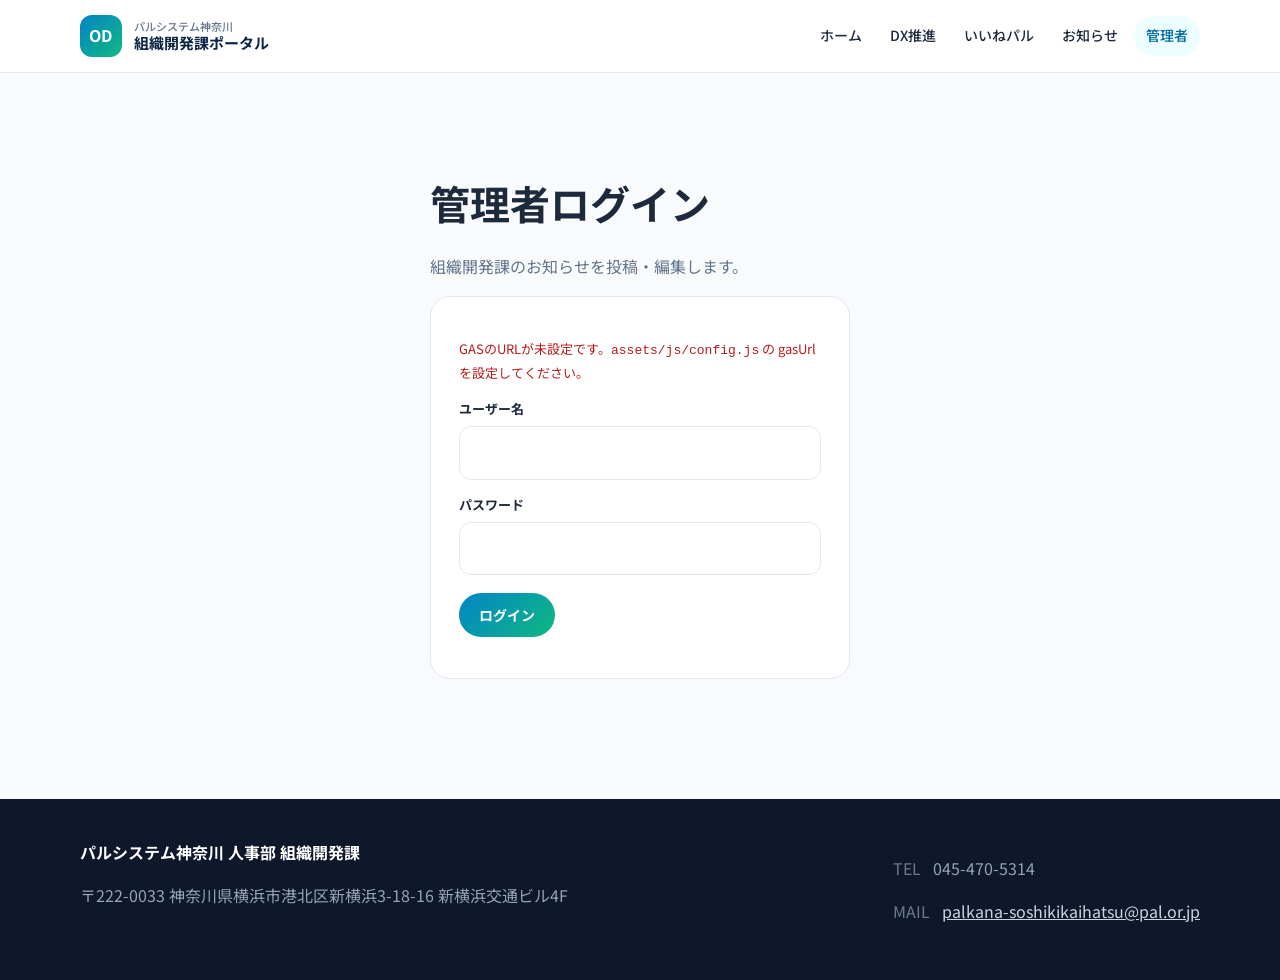
==== admin/index.html @ 9b8c269b "組織開発課ポータルをGitHub Pages向けに公開する 既存資料をもとにトップ・DX特設ページ・お知らせ管理をまとめ、GAS連携の土台を載せる。  Co-authored-by: Cursor <" ====
<!DOCTYPE html>
<html lang="ja" data-root="..">
<head>
  <meta charset="UTF-8">
  <meta name="viewport" content="width=device-width, initial-scale=1.0">
  <title>管理者ログイン | 組織開発課ポータル</title>
  <meta name="robots" content="noindex">
  <link rel="icon" href="../assets/img/favicon.svg" type="image/svg+xml">
  <link rel="preconnect" href="https://fonts.googleapis.com">
  <link href="https://fonts.googleapis.com/css2?family=Noto+Sans+JP:wght@400;500;700;800&family=Noto+Serif+JP:wght@600&display=swap" rel="stylesheet">
  <link rel="stylesheet" href="../assets/css/style.css">
</head>
<body data-page="admin">
  <header class="site-header" id="site-header"></header>
  <main class="container page-hero" id="admin-app">
    <div class="status-msg">読み込み中…</div>
  </main>
  <footer class="site-footer" id="site-footer"></footer>
  <script src="../assets/js/config.js"></script>
  <script src="../assets/js/common.js"></script>
  <script src="../assets/js/api.js"></script>
  <script src="../assets/js/admin.js"></script>
</body>
</html>
---- assets/css/style.css ----
:root {
  --blue: #0284c7;
  --blue-dark: #0369a1;
  --emerald: #10b981;
  --emerald-dark: #059669;
  --navy: #0f2744;
  --ink: #1e293b;
  --muted: #64748b;
  --line: #e2e8f0;
  --paper: #f8fafc;
  --white: #ffffff;
  --amber: #d97706;
  --shadow: 0 10px 30px rgba(15, 39, 68, 0.08);
  --radius: 18px;
  --header-h: 72px;
}

* { box-sizing: border-box; }
html { scroll-behavior: smooth; }
body {
  margin: 0;
  font-family: "Noto Sans JP", sans-serif;
  color: var(--ink);
  background: var(--paper);
  line-height: 1.7;
}
img { max-width: 100%; height: auto; }
a { color: var(--blue-dark); }
.container { width: min(1120px, calc(100% - 32px)); margin: 0 auto; }
.sr-only {
  position: absolute; width: 1px; height: 1px; padding: 0; margin: -1px;
  overflow: hidden; clip: rect(0,0,0,0); border: 0;
}

.site-header {
  position: sticky; top: 0; z-index: 50;
  background: rgba(255,255,255,.92);
  backdrop-filter: blur(12px);
  border-bottom: 1px solid rgba(226,232,240,.9);
}
.header-inner {
  display: flex; align-items: center; justify-content: space-between;
  min-height: var(--header-h); gap: 16px;
}
.logo {
  display: flex; align-items: center; gap: 12px;
  text-decoration: none; color: var(--navy); flex-shrink: 0;
}
.logo-mark {
  width: 42px; height: 42px; border-radius: 12px;
  display: grid; place-items: center;
  color: #fff; font-weight: 700; letter-spacing: .04em;
  background: linear-gradient(135deg, var(--blue), var(--emerald));
}
.logo-text { display: flex; flex-direction: column; line-height: 1.2; }
.logo-text small { font-size: 11px; color: var(--muted); font-weight: 500; }
.logo-text strong { font-size: 15px; }

.site-nav { display: flex; align-items: center; gap: 4px; flex-wrap: wrap; }
.site-nav a, .site-nav .nav-ext {
  text-decoration: none; color: var(--ink);
  font-size: 14px; font-weight: 500;
  padding: 8px 12px; border-radius: 999px;
}
.site-nav a:hover, .site-nav .nav-ext:hover { background: #f1f5f9; }
.site-nav a.is-active { background: #ecfeff; color: var(--blue-dark); }
.nav-ext {
  display: inline-flex; align-items: center; gap: 4px;
  background: none; border: 0; cursor: pointer; font-family: inherit;
}
.nav-toggle {
  display: none; background: none; border: 1px solid var(--line);
  width: 42px; height: 42px; border-radius: 10px; cursor: pointer;
}
.nav-toggle span {
  display: block; width: 18px; height: 2px; background: var(--navy);
  margin: 4px auto; border-radius: 2px;
}

.hero {
  position: relative; overflow: hidden; color: #fff;
  background: linear-gradient(135deg, #0284c7 0%, #0ea5e9 42%, #10b981 100%);
  padding: 88px 0 108px;
}
.hero::after {
  content: ""; position: absolute; inset: auto 0 0;
  height: 80px; background: linear-gradient(to top, var(--paper), transparent);
}
.hero-kicker {
  letter-spacing: .28em; text-transform: uppercase;
  font-size: 12px; font-weight: 700; opacity: .9; margin: 0 0 12px;
}
.hero h1 { font-size: clamp(32px, 6vw, 60px); margin: 0 0 18px; letter-spacing: -.03em; }
.hero p { font-size: clamp(16px, 2vw, 20px); margin: 0; max-width: 640px; opacity: .96; }
.hero-inner { position: relative; z-index: 1; text-align: center; margin: 0 auto; }
.hero-inner p { margin-left: auto; margin-right: auto; }
.hero-actions { display: flex; justify-content: center; gap: 12px; flex-wrap: wrap; margin-top: 28px; }
.hero-orb {
  position: absolute; border-radius: 50%; background: rgba(255,255,255,.16); filter: blur(8px);
}
.hero-orb.a { width: 280px; height: 280px; top: -80px; left: -60px; }
.hero-orb.b { width: 220px; height: 220px; right: 8%; bottom: 20px; }

.btn {
  display: inline-flex; align-items: center; justify-content: center; gap: 8px;
  border-radius: 999px; padding: 12px 20px; font-weight: 700; font-size: 14px;
  text-decoration: none; border: 0; cursor: pointer; font-family: inherit;
  transition: transform .2s ease, box-shadow .2s ease;
}
.btn:hover { transform: translateY(-1px); }
.btn-white { background: #fff; color: var(--blue-dark); }
.btn-ghost { background: rgba(255,255,255,.16); color: #fff; border: 1px solid rgba(255,255,255,.35); }
.btn-primary { background: linear-gradient(135deg, var(--blue), var(--emerald)); color: #fff; }
.btn-outline { background: #fff; color: var(--navy); border: 1px solid var(--line); }
.btn-danger { background: #dc2626; color: #fff; }
.btn-sm { padding: 8px 14px; font-size: 13px; }

.section { padding: 64px 0; }
.section-title {
  position: relative; display: inline-block; margin: 0 0 10px;
  font-size: clamp(24px, 3vw, 32px);
}
.section-title::after {
  content: ""; position: absolute; left: 0; bottom: -8px;
  width: 100%; height: 3px; background: var(--emerald); border-radius: 2px;
}
.section-lead { color: var(--muted); max-width: 720px; }
.center { text-align: center; }
.center .section-lead { margin-left: auto; margin-right: auto; }

.glass-card {
  background: rgba(255,255,255,.96);
  border: 1px solid rgba(255,255,255,.4);
  box-shadow: var(--shadow);
  border-radius: 24px;
  padding: 40px 32px;
  margin-top: -56px; position: relative; z-index: 2;
}
.pill-row { display: flex; flex-wrap: wrap; justify-content: center; gap: 10px; margin-top: 24px; }
.pill {
  border-radius: 999px; padding: 8px 16px; font-size: 13px; font-weight: 700;
}
.pill-blue { background: #eff6ff; color: #1d4ed8; }
.pill-green { background: #ecfdf5; color: #047857; }
.pill-purple { background: #f5f3ff; color: #6d28d9; }

.grid-3, .grid-2 { display: grid; gap: 20px; }
.grid-3 { grid-template-columns: repeat(3, 1fr); }
.grid-2 { grid-template-columns: repeat(2, 1fr); }
.card {
  background: #fff; border: 1px solid var(--line); border-radius: var(--radius);
  padding: 24px; box-shadow: 0 1px 2px rgba(15,39,68,.04);
  transition: transform .25s ease, box-shadow .25s ease;
}
.card:hover { transform: translateY(-4px); box-shadow: var(--shadow); }
.card h3 { margin: 0 0 8px; font-size: 18px; }
.card p, .card li { color: #475569; font-size: 14px; }
.accent-top { border-top: 4px solid var(--blue); }
.accent-top.green { border-top-color: var(--emerald); }
.accent-top.orange { border-top-color: #f97316; }
.icon-box {
  width: 48px; height: 48px; border-radius: 14px;
  display: grid; place-items: center; margin-bottom: 16px;
}
.icon-blue { background: #e0f2fe; color: #0284c7; }
.icon-green { background: #d1fae5; color: #059669; }
.icon-amber { background: #fef3c7; color: #d97706; }
.icon-sky { background: #e0f2fe; color: #0284c7; }
.icon-indigo { background: #e0e7ff; color: #4f46e5; }
.check { list-style: none; padding: 0; margin: 0; }
.check li { display: flex; gap: 8px; margin: 8px 0; }
.check .mark { color: var(--blue); font-weight: 700; }
.check.green .mark { color: var(--emerald); }

.band { background: #fff; border-block: 1px solid var(--line); }
.link-more {
  display: inline-block; margin-top: 12px; font-weight: 700; font-size: 14px;
  text-decoration: none;
}
.link-more.amber { color: var(--amber); }
.link-more.sky { color: var(--blue-dark); }

.news-meta { display: flex; gap: 10px; align-items: center; font-size: 12px; color: var(--muted); }
.badge {
  display: inline-flex; align-items: center; border-radius: 999px;
  padding: 2px 8px; font-size: 11px; font-weight: 700;
  background: #ecfeff; color: var(--blue-dark);
}
.badge-demo { background: #fef3c7; color: #92400e; }
.badge-draft { background: #f1f5f9; color: #475569; }
.news-list { display: grid; gap: 16px; }
.news-item {
  display: grid; grid-template-columns: 160px 1fr; gap: 18px;
  background: #fff; border: 1px solid var(--line); border-radius: 16px;
  overflow: hidden; text-decoration: none; color: inherit;
}
.news-item:hover { box-shadow: var(--shadow); }
.news-thumb {
  min-height: 120px; background: linear-gradient(135deg, #e0f2fe, #d1fae5);
  display: grid; place-items: center; color: var(--blue-dark); font-weight: 700;
}
.news-thumb img { width: 100%; height: 100%; object-fit: cover; min-height: 120px; }
.news-body { padding: 16px 16px 16px 0; }
.news-body h3 { margin: 6px 0 8px; font-size: 18px; }
.empty-state, .status-msg {
  background: #fff; border: 1px dashed var(--line); border-radius: 16px;
  padding: 32px; text-align: center; color: var(--muted);
}

.page-hero { padding: 48px 0 24px; }
.page-hero h1 { margin: 0 0 8px; font-size: clamp(28px, 4vw, 40px); }
.breadcrumb { font-size: 13px; color: var(--muted); margin-bottom: 8px; }
.breadcrumb a { color: var(--muted); text-decoration: none; }

.dx-quote {
  background: var(--navy); color: #fff; border-radius: 24px; padding: 36px;
  margin: 28px 0;
}
.dx-quote p { font-family: "Noto Serif JP", serif; font-size: clamp(20px, 3vw, 28px); line-height: 1.6; margin: 0 0 12px; }
.dx-quote small { opacity: .75; }
.step-list { display: grid; gap: 16px; counter-reset: step; }
.step {
  display: grid; grid-template-columns: 64px 1fr; gap: 16px; align-items: start;
  background: #fff; border-radius: 16px; padding: 20px; border: 1px solid var(--line);
}
.step-num {
  width: 56px; height: 56px; border-radius: 16px;
  background: linear-gradient(135deg, var(--blue), var(--emerald));
  color: #fff; display: grid; place-items: center; font-weight: 800; font-size: 20px;
}
.core-grid { display: grid; grid-template-columns: repeat(5, 1fr); gap: 12px; }
.core-card { text-align: center; padding: 18px 12px; }
.core-card strong { display: block; margin-bottom: 6px; }
.timeline {
  display: grid; grid-template-columns: repeat(5, 1fr); gap: 8px; margin-top: 16px;
}
.timeline div {
  background: #fff; border-radius: 12px; padding: 12px; text-align: center;
  border: 1px solid var(--line); font-size: 13px; font-weight: 700;
}
.dl-row { display: flex; flex-wrap: wrap; gap: 12px; margin-top: 16px; }

.article { background: #fff; border-radius: 20px; padding: 32px; border: 1px solid var(--line); }
.article-body h2, .article-body h3 { margin-top: 1.6em; }
.article-body p { white-space: pre-wrap; }
.attachments { display: grid; gap: 10px; margin-top: 24px; }
.file-chip, .image-attach {
  border: 1px solid var(--line); border-radius: 12px; padding: 10px 12px;
  display: flex; align-items: center; justify-content: space-between; gap: 12px;
  background: #fff;
}
.image-attach { display: block; padding: 0; overflow: hidden; }
.image-attach img { width: 100%; display: block; }
.image-attach figcaption { padding: 10px 12px; font-size: 13px; color: var(--muted); }

.login-wrap { max-width: 420px; margin: 48px auto; }
.form-card { background: #fff; border: 1px solid var(--line); border-radius: 20px; padding: 28px; }
label { display: block; font-size: 13px; font-weight: 700; margin: 14px 0 6px; }
input[type="text"], input[type="password"], input[type="file"], select, textarea {
  width: 100%; border: 1px solid var(--line); border-radius: 12px;
  padding: 12px 14px; font: inherit; background: #fff;
}
textarea { min-height: 220px; resize: vertical; }
.form-actions { display: flex; gap: 10px; flex-wrap: wrap; margin-top: 18px; }
.error { color: #b91c1c; font-size: 13px; }
.ok { color: #047857; font-size: 13px; }
.dropzone {
  border: 2px dashed #cbd5e1; border-radius: 16px; padding: 24px; text-align: center;
  color: var(--muted); background: #f8fafc; cursor: pointer;
}
.dropzone.is-over { border-color: var(--blue); background: #ecfeff; }
.file-list { display: grid; gap: 8px; margin-top: 12px; }
.table { width: 100%; border-collapse: collapse; background: #fff; border-radius: 16px; overflow: hidden; }
.table th, .table td { padding: 12px 14px; border-bottom: 1px solid var(--line); text-align: left; font-size: 14px; }
.table th { background: #f8fafc; font-size: 12px; color: var(--muted); }
.admin-toolbar { display: flex; justify-content: space-between; align-items: center; gap: 12px; margin-bottom: 20px; flex-wrap: wrap; }

.site-footer {
  background: #0f172a; color: #94a3b8; padding: 40px 0;
  margin-top: 48px;
}
.footer-inner { display: flex; justify-content: space-between; gap: 24px; flex-wrap: wrap; }
.site-footer h3 { color: #fff; margin: 0 0 8px; font-size: 16px; }
.site-footer a { color: #cbd5e1; }

@media (max-width: 900px) {
  .grid-3, .grid-2, .core-grid, .timeline { grid-template-columns: 1fr 1fr; }
  .news-item { grid-template-columns: 1fr; }
  .news-body { padding: 0 16px 16px; }
}
@media (max-width: 720px) {
  .nav-toggle { display: inline-block; }
  .site-nav {
    display: none; position: absolute; left: 0; right: 0; top: var(--header-h);
    background: #fff; border-bottom: 1px solid var(--line);
    padding: 12px; flex-direction: column; align-items: stretch;
  }
  .site-nav.is-open { display: flex; }
  .grid-3, .grid-2, .core-grid, .timeline { grid-template-columns: 1fr; }
  .glass-card { padding: 24px 18px; }
  .hero { padding: 64px 0 88px; }
}
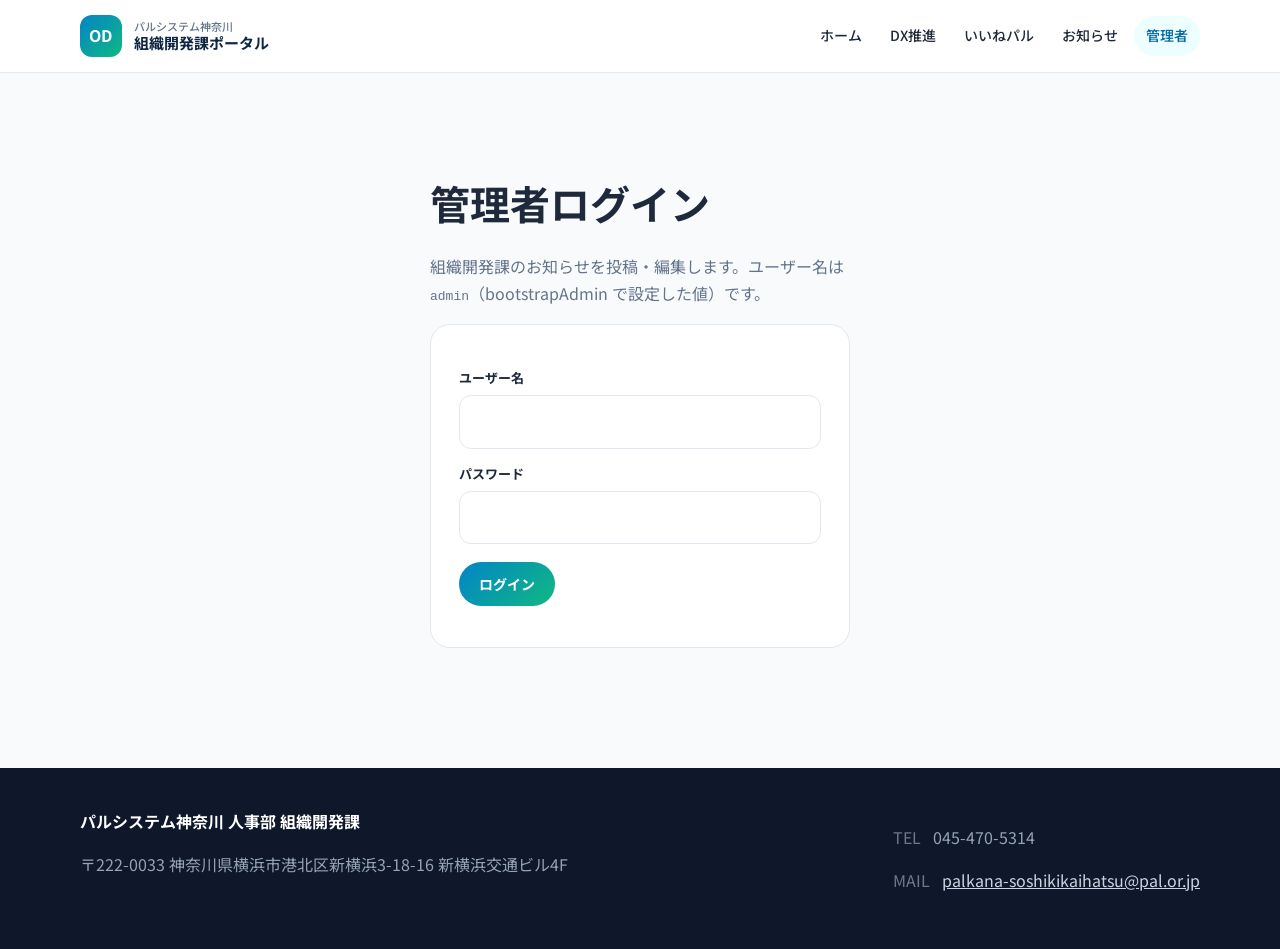
==== commit 312da94f: "管理者ログインをGET通信に切り替え、GASのPOSTリダイレクト障害を回避する Co-authored-by: Cursor <cursoragent@cursor.com>" ====
--- a/admin/index.html
+++ b/admin/index.html
@@ -16,9 +16,9 @@
     <div class="status-msg">読み込み中…</div>
   </main>
   <footer class="site-footer" id="site-footer"></footer>
-  <script src="../assets/js/config.js"></script>
-  <script src="../assets/js/common.js"></script>
-  <script src="../assets/js/api.js"></script>
-  <script src="../assets/js/admin.js"></script>
+  <script src="../assets/js/config.js?v=3"></script>
+  <script src="../assets/js/common.js?v=3"></script>
+  <script src="../assets/js/api.js?v=3"></script>
+  <script src="../assets/js/admin.js?v=3"></script>
 </body>
 </html>
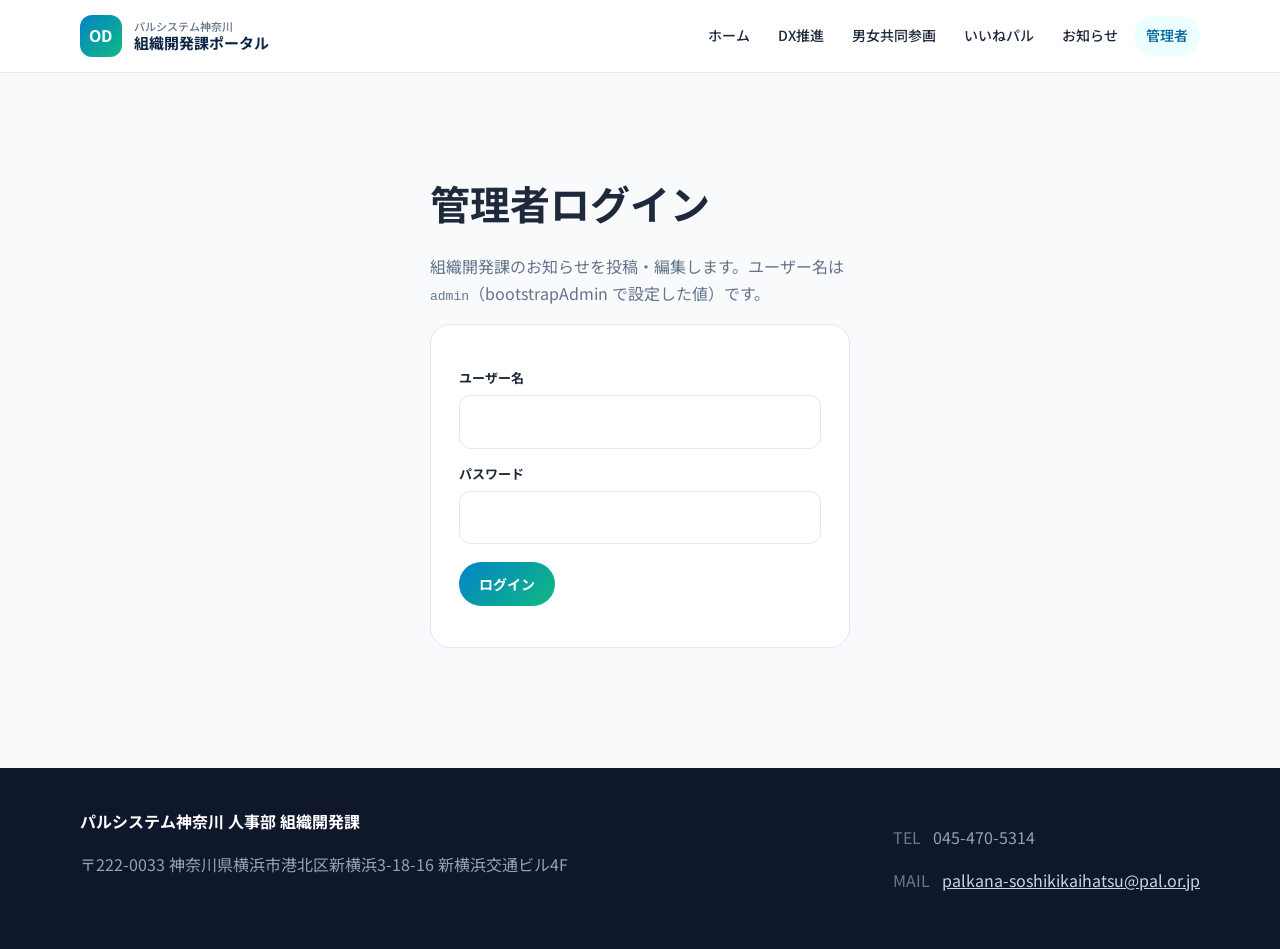
==== commit d9fdcd92: "男女共同参画の特設ページを追加し、方針と各企画を一箇所で見られるようにする Co-authored-by: Cursor <cursoragent@cursor.com>" ====
--- a/admin/index.html
+++ b/admin/index.html
@@ -16,9 +16,9 @@
     <div class="status-msg">読み込み中…</div>
   </main>
   <footer class="site-footer" id="site-footer"></footer>
-  <script src="../assets/js/config.js?v=3"></script>
-  <script src="../assets/js/common.js?v=3"></script>
-  <script src="../assets/js/api.js?v=3"></script>
-  <script src="../assets/js/admin.js?v=3"></script>
+  <script src="../assets/js/config.js?v=5"></script>
+  <script src="../assets/js/common.js?v=7"></script>
+  <script src="../assets/js/api.js?v=5"></script>
+  <script src="../assets/js/admin.js?v=5"></script>
 </body>
 </html>
--- a/assets/css/style.css
+++ b/assets/css/style.css
@@ -17,6 +17,7 @@
 
 * { box-sizing: border-box; }
 html { scroll-behavior: smooth; }
+[id] { scroll-margin-top: calc(var(--header-h) + 16px); }
 body {
   margin: 0;
   font-family: "Noto Sans JP", sans-serif;
@@ -100,6 +101,14 @@
 }
 .hero-orb.a { width: 280px; height: 280px; top: -80px; left: -60px; }
 .hero-orb.b { width: 220px; height: 220px; right: 8%; bottom: 20px; }
+.hero-danjo {
+  background: linear-gradient(135deg, #0369a1 0%, #6366f1 48%, #db2777 100%);
+}
+.icon-rose { background: #fce7f3; color: #be185d; }
+.subhead {
+  margin: 36px 0 16px;
+  font-size: 18px;
+}
 
 .btn {
   display: inline-flex; align-items: center; justify-content: center; gap: 8px;
@@ -134,7 +143,7 @@
   box-shadow: var(--shadow);
   border-radius: 24px;
   padding: 40px 32px;
-  margin-top: -56px; position: relative; z-index: 2;
+  margin-top: 24px; position: relative; z-index: 2;
 }
 .pill-row { display: flex; flex-wrap: wrap; justify-content: center; gap: 10px; margin-top: 24px; }
 .pill {
